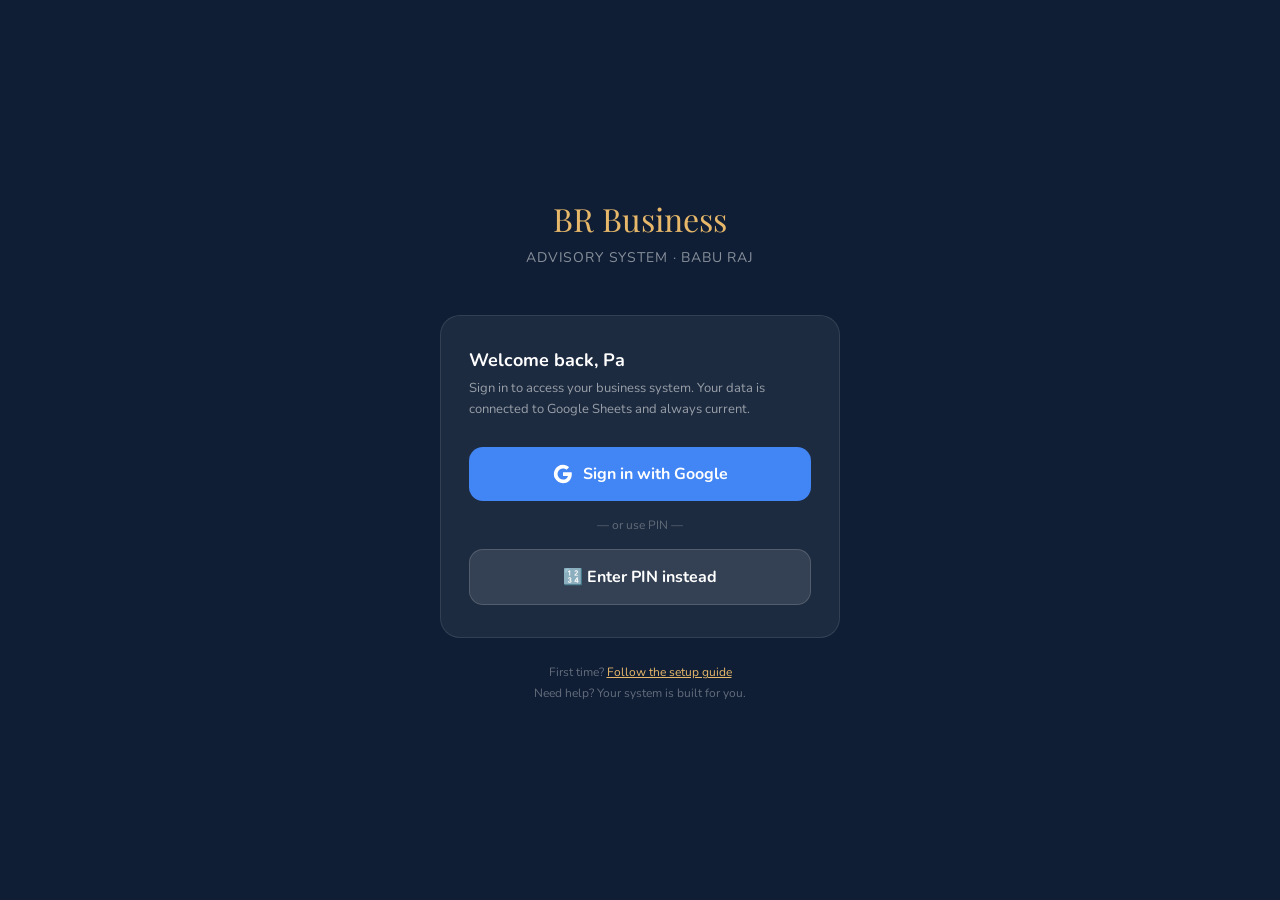
==== index.html @ 85161ad4 "Add files via upload" ====
<!DOCTYPE html>
<html lang="en">
<head>
<meta charset="UTF-8">
<meta name="viewport" content="width=device-width,initial-scale=1,maximum-scale=1">
<title>BR Business · Loading</title>
<link href="https://fonts.googleapis.com/css2?family=Playfair+Display:wght@400;500;700&family=Nunito:wght@300;400;500;600;700&display=swap" rel="stylesheet">
<style>
*{box-sizing:border-box;margin:0;padding:0;}
body{font-family:'Nunito',sans-serif;background:#0F1E35;color:white;min-height:100vh;display:flex;flex-direction:column;align-items:center;justify-content:center;padding:24px;}
.logo{font-family:'Playfair Display',serif;font-size:32px;color:#E8B86A;margin-bottom:8px;text-align:center;}
.sub{font-size:14px;color:rgba(255,255,255,0.5);text-align:center;margin-bottom:48px;letter-spacing:0.06em;text-transform:uppercase;}
.card{background:rgba(255,255,255,0.06);border:1px solid rgba(255,255,255,0.1);border-radius:20px;padding:32px 28px;width:100%;max-width:400px;}
.card-t{font-size:18px;font-weight:700;margin-bottom:6px;}
.card-s{font-size:13px;color:rgba(255,255,255,0.55);margin-bottom:28px;line-height:1.6;}
.btn{width:100%;padding:16px;border-radius:14px;border:none;font-family:'Nunito',sans-serif;font-size:16px;font-weight:700;cursor:pointer;transition:opacity 0.2s;display:flex;align-items:center;justify-content:center;gap:10px;}
.btn:active{opacity:0.8;}
.btn-g{background:#4285F4;color:white;margin-bottom:12px;}
.btn-pin{background:rgba(255,255,255,0.1);color:white;border:1px solid rgba(255,255,255,0.15);}
.divider{text-align:center;color:rgba(255,255,255,0.3);font-size:12px;margin:16px 0;}
.pin-pad{display:none;}
.pin-display{display:flex;gap:12px;justify-content:center;margin-bottom:28px;}
.pin-dot{width:16px;height:16px;border-radius:50%;border:2px solid rgba(255,255,255,0.4);background:transparent;transition:background 0.2s;}
.pin-dot.filled{background:#E8B86A;border-color:#E8B86A;}
.numpad{display:grid;grid-template-columns:repeat(3,1fr);gap:10px;}
.num{padding:18px;border-radius:12px;background:rgba(255,255,255,0.08);border:1px solid rgba(255,255,255,0.1);color:white;font-size:20px;font-weight:600;cursor:pointer;text-align:center;transition:background 0.15s;}
.num:active{background:rgba(255,255,255,0.2);}
.num.del{font-size:14px;color:rgba(255,255,255,0.6);}
.err{color:#F08080;font-size:13px;text-align:center;margin-top:12px;min-height:20px;}
.loading{display:none;text-align:center;}
.spinner{width:40px;height:40px;border:3px solid rgba(255,255,255,0.1);border-top-color:#E8B86A;border-radius:50%;animation:spin 0.8s linear infinite;margin:0 auto 16px;}
@keyframes spin{to{transform:rotate(360deg);}}
.setup-note{font-size:12px;color:rgba(255,255,255,0.35);text-align:center;margin-top:24px;line-height:1.7;}
a{color:#E8B86A;}
</style>
</head>
<body>

<div class="logo">BR Business</div>
<div class="sub">Advisory System · Babu Raj</div>

<div class="card" id="mainCard">
  <div class="card-t">Welcome back, Pa</div>
  <div class="card-s">Sign in to access your business system. Your data is connected to Google Sheets and always current.</div>

  <button class="btn btn-g" onclick="signInGoogle()">
    <svg width="20" height="20" viewBox="0 0 24 24"><path fill="white" d="M22.56 12.25c0-.78-.07-1.53-.2-2.25H12v4.26h5.92c-.26 1.37-1.04 2.53-2.21 3.31v2.77h3.57c2.08-1.92 3.28-4.74 3.28-8.09z"/><path fill="white" d="M12 23c2.97 0 5.46-.98 7.28-2.66l-3.57-2.77c-.98.66-2.23 1.06-3.71 1.06-2.86 0-5.29-1.93-6.16-4.53H2.18v2.84C3.99 20.53 7.7 23 12 23z"/><path fill="white" d="M5.84 14.09c-.22-.66-.35-1.36-.35-2.09s.13-1.43.35-2.09V7.07H2.18C1.43 8.55 1 10.22 1 12s.43 3.45 1.18 4.93l2.85-2.22.81-.62z"/><path fill="white" d="M12 5.38c1.62 0 3.06.56 4.21 1.64l3.15-3.15C17.45 2.09 14.97 1 12 1 7.7 1 3.99 3.47 2.18 7.07l3.66 2.84c.87-2.6 3.3-4.53 6.16-4.53z"/></svg>
    Sign in with Google
  </button>

  <div class="divider">— or use PIN —</div>

  <button class="btn btn-pin" onclick="showPin()">🔢 Enter PIN instead</button>

  <div class="pin-pad" id="pinPad">
    <div class="pin-display">
      <div class="pin-dot" id="d0"></div>
      <div class="pin-dot" id="d1"></div>
      <div class="pin-dot" id="d2"></div>
      <div class="pin-dot" id="d3"></div>
    </div>
    <div class="numpad">
      <div class="num" onclick="pinKey('1')">1</div>
      <div class="num" onclick="pinKey('2')">2</div>
      <div class="num" onclick="pinKey('3')">3</div>
      <div class="num" onclick="pinKey('4')">4</div>
      <div class="num" onclick="pinKey('5')">5</div>
      <div class="num" onclick="pinKey('6')">6</div>
      <div class="num" onclick="pinKey('7')">7</div>
      <div class="num" onclick="pinKey('8')">8</div>
      <div class="num" onclick="pinKey('9')">9</div>
      <div class="num" onclick="pinKey('C')">Clear</div>
      <div class="num" onclick="pinKey('0')">0</div>
      <div class="num del" onclick="pinKey('DEL')">⌫ Del</div>
    </div>
    <div class="err" id="pinErr"></div>
  </div>
</div>

<div class="loading" id="loadingDiv">
  <div class="spinner"></div>
  <div style="font-size:14px;color:rgba(255,255,255,0.6);">Opening your system...</div>
</div>

<div class="setup-note">
  First time? <a href="setup.html">Follow the setup guide</a><br>
  Need help? Your system is built for you.
</div>

<script>
// ── CONFIG — REPLACE THESE WITH YOUR VALUES ──────────────────────────────────
const CONFIG = {
  CLIENT_ID: 'YOUR_GOOGLE_CLIENT_ID_HERE',
  SHEET_ID:  'YOUR_GOOGLE_SHEET_ID_HERE',
  PIN:       '1971'  // Change this to your preferred 4-digit PIN
};
// ─────────────────────────────────────────────────────────────────────────────

let pinEntry = '';

function signInGoogle() {
  const params = new URLSearchParams({
    client_id: CONFIG.CLIENT_ID,
    redirect_uri: window.location.origin + window.location.pathname.replace('index.html','') + 'auth.html',
    response_type: 'token',
    scope: 'https://www.googleapis.com/auth/spreadsheets',
    prompt: 'select_account'
  });
  window.location.href = 'https://accounts.google.com/o/oauth2/v2/auth?' + params;
}

function showPin() {
  document.getElementById('pinPad').style.display = 'block';
  document.querySelector('.btn-pin').style.display = 'none';
  document.querySelector('.divider').style.display = 'none';
  document.querySelector('.btn-g').style.display = 'none';
  document.querySelector('.card-s').textContent = 'Enter your 4-digit PIN to continue in offline mode.';
}

function pinKey(k) {
  if (k === 'C') { pinEntry = ''; }
  else if (k === 'DEL') { pinEntry = pinEntry.slice(0, -1); }
  else if (pinEntry.length < 4) { pinEntry += k; }
  
  for (let i = 0; i < 4; i++) {
    document.getElementById('d' + i).classList.toggle('filled', i < pinEntry.length);
  }
  
  if (pinEntry.length === 4) {
    if (pinEntry === CONFIG.PIN) {
      localStorage.setItem('br_auth', 'pin');
      localStorage.setItem('br_sheet', CONFIG.SHEET_ID);
      loadSystem();
    } else {
      document.getElementById('pinErr').textContent = 'Incorrect PIN. Try again.';
      setTimeout(() => {
        pinEntry = '';
        for (let i = 0; i < 4; i++) document.getElementById('d' + i).classList.remove('filled');
        document.getElementById('pinErr').textContent = '';
      }, 1000);
    }
  }
}

function loadSystem() {
  document.getElementById('mainCard').style.display = 'none';
  document.querySelector('.setup-note').style.display = 'none';
  document.getElementById('loadingDiv').style.display = 'block';
  setTimeout(() => { window.location.href = 'today.html'; }, 800);
}

// Check if already authenticated
window.onload = function() {
  const auth = localStorage.getItem('br_auth');
  if (auth) { loadSystem(); }
};
</script>
</body>
</html>
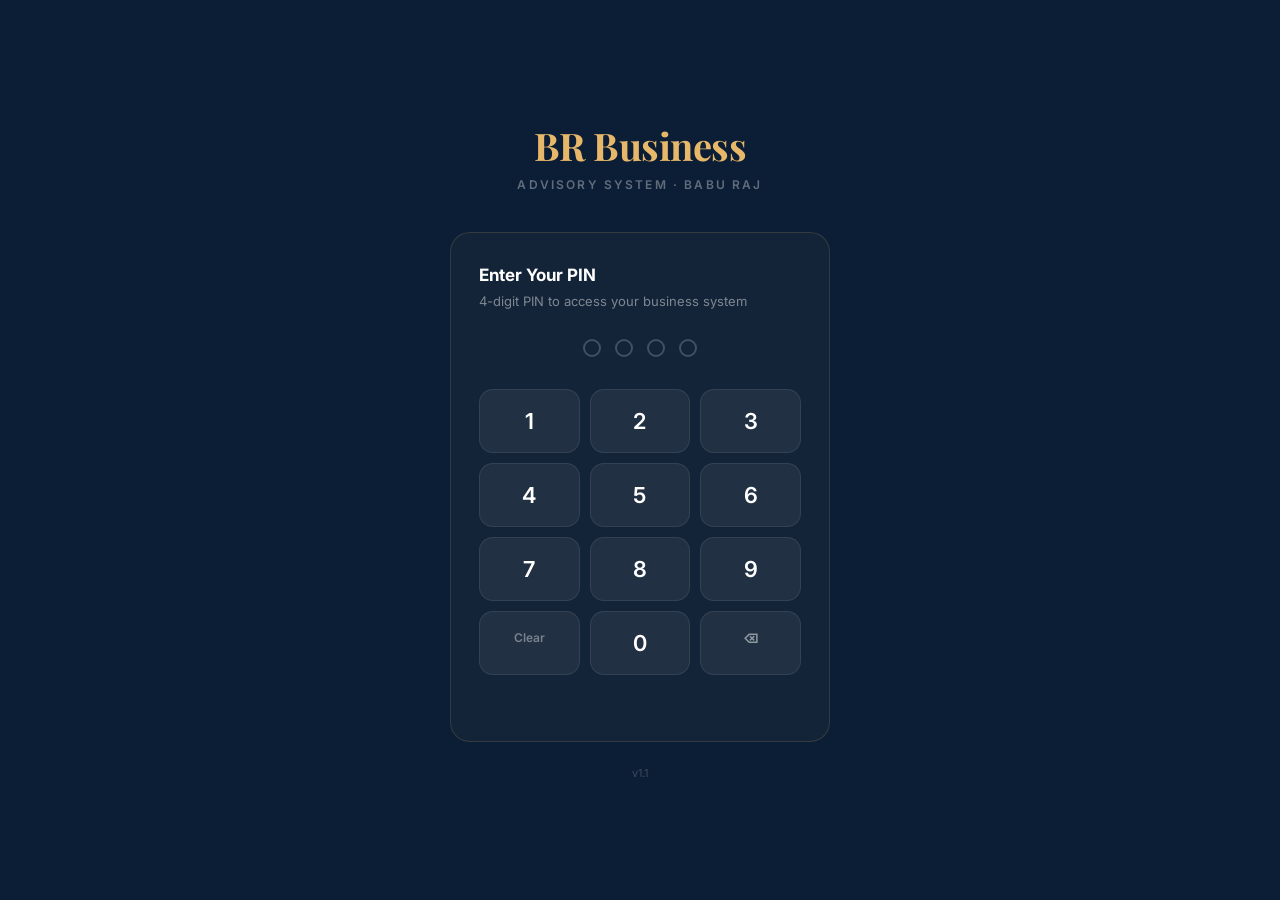
==== commit 6d123f11: "Revised files added + logout" ====
--- a/index.html
+++ b/index.html
@@ -3,157 +3,133 @@
 <head>
 <meta charset="UTF-8">
 <meta name="viewport" content="width=device-width,initial-scale=1,maximum-scale=1">
-<title>BR Business · Loading</title>
-<link href="https://fonts.googleapis.com/css2?family=Playfair+Display:wght@400;500;700&family=Nunito:wght@300;400;500;600;700&display=swap" rel="stylesheet">
+<title>BR Business · Login</title>
+<link href="https://fonts.googleapis.com/css2?family=Playfair+Display:wght@400;700&family=Inter:wght@400;500;600;700;800&display=swap" rel="stylesheet">
 <style>
-*{box-sizing:border-box;margin:0;padding:0;}
-body{font-family:'Nunito',sans-serif;background:#0F1E35;color:white;min-height:100vh;display:flex;flex-direction:column;align-items:center;justify-content:center;padding:24px;}
-.logo{font-family:'Playfair Display',serif;font-size:32px;color:#E8B86A;margin-bottom:8px;text-align:center;}
-.sub{font-size:14px;color:rgba(255,255,255,0.5);text-align:center;margin-bottom:48px;letter-spacing:0.06em;text-transform:uppercase;}
-.card{background:rgba(255,255,255,0.06);border:1px solid rgba(255,255,255,0.1);border-radius:20px;padding:32px 28px;width:100%;max-width:400px;}
-.card-t{font-size:18px;font-weight:700;margin-bottom:6px;}
-.card-s{font-size:13px;color:rgba(255,255,255,0.55);margin-bottom:28px;line-height:1.6;}
-.btn{width:100%;padding:16px;border-radius:14px;border:none;font-family:'Nunito',sans-serif;font-size:16px;font-weight:700;cursor:pointer;transition:opacity 0.2s;display:flex;align-items:center;justify-content:center;gap:10px;}
-.btn:active{opacity:0.8;}
-.btn-g{background:#4285F4;color:white;margin-bottom:12px;}
-.btn-pin{background:rgba(255,255,255,0.1);color:white;border:1px solid rgba(255,255,255,0.15);}
-.divider{text-align:center;color:rgba(255,255,255,0.3);font-size:12px;margin:16px 0;}
-.pin-pad{display:none;}
-.pin-display{display:flex;gap:12px;justify-content:center;margin-bottom:28px;}
-.pin-dot{width:16px;height:16px;border-radius:50%;border:2px solid rgba(255,255,255,0.4);background:transparent;transition:background 0.2s;}
-.pin-dot.filled{background:#E8B86A;border-color:#E8B86A;}
+*{box-sizing:border-box;margin:0;padding:0;-webkit-tap-highlight-color:transparent;}
+body{font-family:'Inter',sans-serif;background:#0C1E35;min-height:100vh;display:flex;flex-direction:column;align-items:center;justify-content:center;padding:24px;}
+.brand{text-align:center;margin-bottom:40px;}
+.brand-logo{font-family:'Playfair Display',serif;font-size:38px;font-weight:700;color:#E8B86A;letter-spacing:-0.5px;}
+.brand-sub{font-size:12px;font-weight:600;letter-spacing:0.18em;text-transform:uppercase;color:rgba(255,255,255,0.35);margin-top:6px;}
+.card{background:#142438;border:1px solid rgba(232,184,106,0.15);border-radius:20px;padding:32px 28px;width:100%;max-width:380px;}
+.card-title{font-size:17px;font-weight:700;color:white;margin-bottom:6px;}
+.card-sub{font-size:13px;color:rgba(255,255,255,0.45);margin-bottom:28px;line-height:1.6;}
+.pin-display{display:flex;gap:14px;justify-content:center;margin-bottom:32px;}
+.pin-dot{width:18px;height:18px;border-radius:50%;border:2px solid rgba(255,255,255,0.2);background:transparent;transition:all 0.15s;}
+.pin-dot.filled{background:#E8B86A;border-color:#E8B86A;box-shadow:0 0 8px rgba(232,184,106,0.4);}
 .numpad{display:grid;grid-template-columns:repeat(3,1fr);gap:10px;}
-.num{padding:18px;border-radius:12px;background:rgba(255,255,255,0.08);border:1px solid rgba(255,255,255,0.1);color:white;font-size:20px;font-weight:600;cursor:pointer;text-align:center;transition:background 0.15s;}
-.num:active{background:rgba(255,255,255,0.2);}
-.num.del{font-size:14px;color:rgba(255,255,255,0.6);}
-.err{color:#F08080;font-size:13px;text-align:center;margin-top:12px;min-height:20px;}
-.loading{display:none;text-align:center;}
-.spinner{width:40px;height:40px;border:3px solid rgba(255,255,255,0.1);border-top-color:#E8B86A;border-radius:50%;animation:spin 0.8s linear infinite;margin:0 auto 16px;}
+.num{padding:18px;border-radius:14px;background:rgba(255,255,255,0.06);border:1px solid rgba(255,255,255,0.08);color:white;font-size:22px;font-weight:600;cursor:pointer;text-align:center;transition:all 0.12s;font-family:'Inter',sans-serif;user-select:none;}
+.num:active{background:rgba(232,184,106,0.2);border-color:rgba(232,184,106,0.4);transform:scale(0.96);}
+.num.del{font-size:13px;font-weight:700;color:rgba(255,255,255,0.5);}
+.err{color:#FF6B6B;font-size:13px;font-weight:600;text-align:center;margin-top:14px;min-height:20px;letter-spacing:0.02em;}
+.loading{display:none;text-align:center;padding:20px;}
+.spinner{width:36px;height:36px;border:3px solid rgba(255,255,255,0.08);border-top-color:#E8B86A;border-radius:50%;animation:spin 0.7s linear infinite;margin:0 auto 14px;}
 @keyframes spin{to{transform:rotate(360deg);}}
-.setup-note{font-size:12px;color:rgba(255,255,255,0.35);text-align:center;margin-top:24px;line-height:1.7;}
-a{color:#E8B86A;}
+.version{font-size:11px;color:rgba(255,255,255,0.2);text-align:center;margin-top:24px;}
 </style>
 </head>
 <body>
 
-<div class="logo">BR Business</div>
-<div class="sub">Advisory System · Babu Raj</div>
+<div class="brand">
+  <div class="brand-logo">BR Business</div>
+  <div class="brand-sub">Advisory System · Babu Raj</div>
+</div>
 
 <div class="card" id="mainCard">
-  <div class="card-t">Welcome back, Pa</div>
-  <div class="card-s">Sign in to access your business system. Your data is connected to Google Sheets and always current.</div>
-
-  <button class="btn btn-g" onclick="signInGoogle()">
-    <svg width="20" height="20" viewBox="0 0 24 24"><path fill="white" d="M22.56 12.25c0-.78-.07-1.53-.2-2.25H12v4.26h5.92c-.26 1.37-1.04 2.53-2.21 3.31v2.77h3.57c2.08-1.92 3.28-4.74 3.28-8.09z"/><path fill="white" d="M12 23c2.97 0 5.46-.98 7.28-2.66l-3.57-2.77c-.98.66-2.23 1.06-3.71 1.06-2.86 0-5.29-1.93-6.16-4.53H2.18v2.84C3.99 20.53 7.7 23 12 23z"/><path fill="white" d="M5.84 14.09c-.22-.66-.35-1.36-.35-2.09s.13-1.43.35-2.09V7.07H2.18C1.43 8.55 1 10.22 1 12s.43 3.45 1.18 4.93l2.85-2.22.81-.62z"/><path fill="white" d="M12 5.38c1.62 0 3.06.56 4.21 1.64l3.15-3.15C17.45 2.09 14.97 1 12 1 7.7 1 3.99 3.47 2.18 7.07l3.66 2.84c.87-2.6 3.3-4.53 6.16-4.53z"/></svg>
-    Sign in with Google
-  </button>
-
-  <div class="divider">— or use PIN —</div>
-
-  <button class="btn btn-pin" onclick="showPin()">🔢 Enter PIN instead</button>
-
-  <div class="pin-pad" id="pinPad">
-    <div class="pin-display">
-      <div class="pin-dot" id="d0"></div>
-      <div class="pin-dot" id="d1"></div>
-      <div class="pin-dot" id="d2"></div>
-      <div class="pin-dot" id="d3"></div>
-    </div>
-    <div class="numpad">
-      <div class="num" onclick="pinKey('1')">1</div>
-      <div class="num" onclick="pinKey('2')">2</div>
-      <div class="num" onclick="pinKey('3')">3</div>
-      <div class="num" onclick="pinKey('4')">4</div>
-      <div class="num" onclick="pinKey('5')">5</div>
-      <div class="num" onclick="pinKey('6')">6</div>
-      <div class="num" onclick="pinKey('7')">7</div>
-      <div class="num" onclick="pinKey('8')">8</div>
-      <div class="num" onclick="pinKey('9')">9</div>
-      <div class="num" onclick="pinKey('C')">Clear</div>
-      <div class="num" onclick="pinKey('0')">0</div>
-      <div class="num del" onclick="pinKey('DEL')">⌫ Del</div>
-    </div>
-    <div class="err" id="pinErr"></div>
+  <div class="card-title">Enter Your PIN</div>
+  <div class="card-sub">4-digit PIN to access your business system</div>
+  <div class="pin-display">
+    <div class="pin-dot" id="d0"></div>
+    <div class="pin-dot" id="d1"></div>
+    <div class="pin-dot" id="d2"></div>
+    <div class="pin-dot" id="d3"></div>
   </div>
+  <div class="numpad">
+    <div class="num" onclick="k('1')">1</div>
+    <div class="num" onclick="k('2')">2</div>
+    <div class="num" onclick="k('3')">3</div>
+    <div class="num" onclick="k('4')">4</div>
+    <div class="num" onclick="k('5')">5</div>
+    <div class="num" onclick="k('6')">6</div>
+    <div class="num" onclick="k('7')">7</div>
+    <div class="num" onclick="k('8')">8</div>
+    <div class="num" onclick="k('9')">9</div>
+    <div class="num" onclick="k('C')" style="font-size:12px;color:rgba(255,255,255,0.4);">Clear</div>
+    <div class="num" onclick="k('0')">0</div>
+    <div class="num del" onclick="k('DEL')">⌫</div>
+  </div>
+  <div class="err" id="errMsg"></div>
 </div>
 
-<div class="loading" id="loadingDiv">
+<div class="loading" id="loadDiv">
   <div class="spinner"></div>
   <div style="font-size:14px;color:rgba(255,255,255,0.6);">Opening your system...</div>
 </div>
 
-<div class="setup-note">
-  First time? <a href="setup.html">Follow the setup guide</a><br>
-  Need help? Your system is built for you.
-</div>
+<div class="version" id="versionStr"></div>
 
 <script>
-// ── CONFIG — REPLACE THESE WITH YOUR VALUES ──────────────────────────────────
-const CONFIG = {
-  CLIENT_ID: 'YOUR_GOOGLE_CLIENT_ID_HERE',
-  SHEET_ID:  'YOUR_GOOGLE_SHEET_ID_HERE',
-  PIN:       '1971'  // Change this to your preferred 4-digit PIN
-};
-// ─────────────────────────────────────────────────────────────────────────────
+// Load config fresh every time using cache-bust
+(function(){
+  const s = document.createElement('script');
+  s.src = 'config.js?v=' + Date.now();
+  s.onload = function() {
+    document.getElementById('versionStr').textContent = 'v' + (BR_CONFIG.VERSION||'1.0');
+    // Auto-login if session still valid (within 8 hours)
+    const last = parseInt(localStorage.getItem('br_login_time')||0);
+    const age  = Date.now() - last;
+    if (age < 8*60*60*1000 && localStorage.getItem('br_auth')==='ok') {
+      launch();
+    }
+  };
+  document.head.appendChild(s);
+})();
 
-let pinEntry = '';
+let pin='';
 
-function signInGoogle() {
-  const params = new URLSearchParams({
-    client_id: CONFIG.CLIENT_ID,
-    redirect_uri: window.location.origin + window.location.pathname.replace('index.html','') + 'auth.html',
-    response_type: 'token',
-    scope: 'https://www.googleapis.com/auth/spreadsheets',
-    prompt: 'select_account'
-  });
-  window.location.href = 'https://accounts.google.com/o/oauth2/v2/auth?' + params;
-}
-
-function showPin() {
-  document.getElementById('pinPad').style.display = 'block';
-  document.querySelector('.btn-pin').style.display = 'none';
-  document.querySelector('.divider').style.display = 'none';
-  document.querySelector('.btn-g').style.display = 'none';
-  document.querySelector('.card-s').textContent = 'Enter your 4-digit PIN to continue in offline mode.';
-}
-
-function pinKey(k) {
-  if (k === 'C') { pinEntry = ''; }
-  else if (k === 'DEL') { pinEntry = pinEntry.slice(0, -1); }
-  else if (pinEntry.length < 4) { pinEntry += k; }
-  
-  for (let i = 0; i < 4; i++) {
-    document.getElementById('d' + i).classList.toggle('filled', i < pinEntry.length);
+function k(key) {
+  if (key==='C')   { pin=''; }
+  else if (key==='DEL') { pin=pin.slice(0,-1); }
+  else if (pin.length<4) { pin+=key; }
+  // Update dots
+  for(let i=0;i<4;i++){
+    document.getElementById('d'+i).classList.toggle('filled', i<pin.length);
   }
-  
-  if (pinEntry.length === 4) {
-    if (pinEntry === CONFIG.PIN) {
-      localStorage.setItem('br_auth', 'pin');
-      localStorage.setItem('br_sheet', CONFIG.SHEET_ID);
-      loadSystem();
-    } else {
-      document.getElementById('pinErr').textContent = 'Incorrect PIN. Try again.';
-      setTimeout(() => {
-        pinEntry = '';
-        for (let i = 0; i < 4; i++) document.getElementById('d' + i).classList.remove('filled');
-        document.getElementById('pinErr').textContent = '';
-      }, 1000);
-    }
+  document.getElementById('errMsg').textContent='';
+  if (pin.length===4) {
+    setTimeout(()=>check(), 80);
   }
 }
 
-function loadSystem() {
-  document.getElementById('mainCard').style.display = 'none';
-  document.querySelector('.setup-note').style.display = 'none';
-  document.getElementById('loadingDiv').style.display = 'block';
-  setTimeout(() => { window.location.href = 'today.html'; }, 800);
+function check() {
+  if (!window.BR_CONFIG) {
+    document.getElementById('errMsg').textContent='Config loading — please wait';
+    pin=''; updateDots(); return;
+  }
+  if (pin===BR_CONFIG.PIN) {
+    localStorage.setItem('br_auth','ok');
+    localStorage.setItem('br_login_time', Date.now().toString());
+    launch();
+  } else {
+    document.getElementById('errMsg').textContent='Incorrect PIN — try again';
+    // Shake animation
+    const card=document.getElementById('mainCard');
+    card.style.animation='none';
+    card.style.transform='translateX(6px)';
+    setTimeout(()=>{card.style.transform='translateX(-6px)';},80);
+    setTimeout(()=>{card.style.transform='';card.style.transition='transform 0.15s';},160);
+    setTimeout(()=>{card.style.transition='';},300);
+    pin='';
+    for(let i=0;i<4;i++) document.getElementById('d'+i).classList.remove('filled');
+  }
 }
 
-// Check if already authenticated
-window.onload = function() {
-  const auth = localStorage.getItem('br_auth');
-  if (auth) { loadSystem(); }
-};
+function launch() {
+  document.getElementById('mainCard').style.display='none';
+  document.querySelector('.brand').style.display='none';
+  document.getElementById('loadDiv').style.display='block';
+  setTimeout(()=>{ window.location.href='today.html?v='+Date.now(); },600);
+}
 </script>
 </body>
 </html>
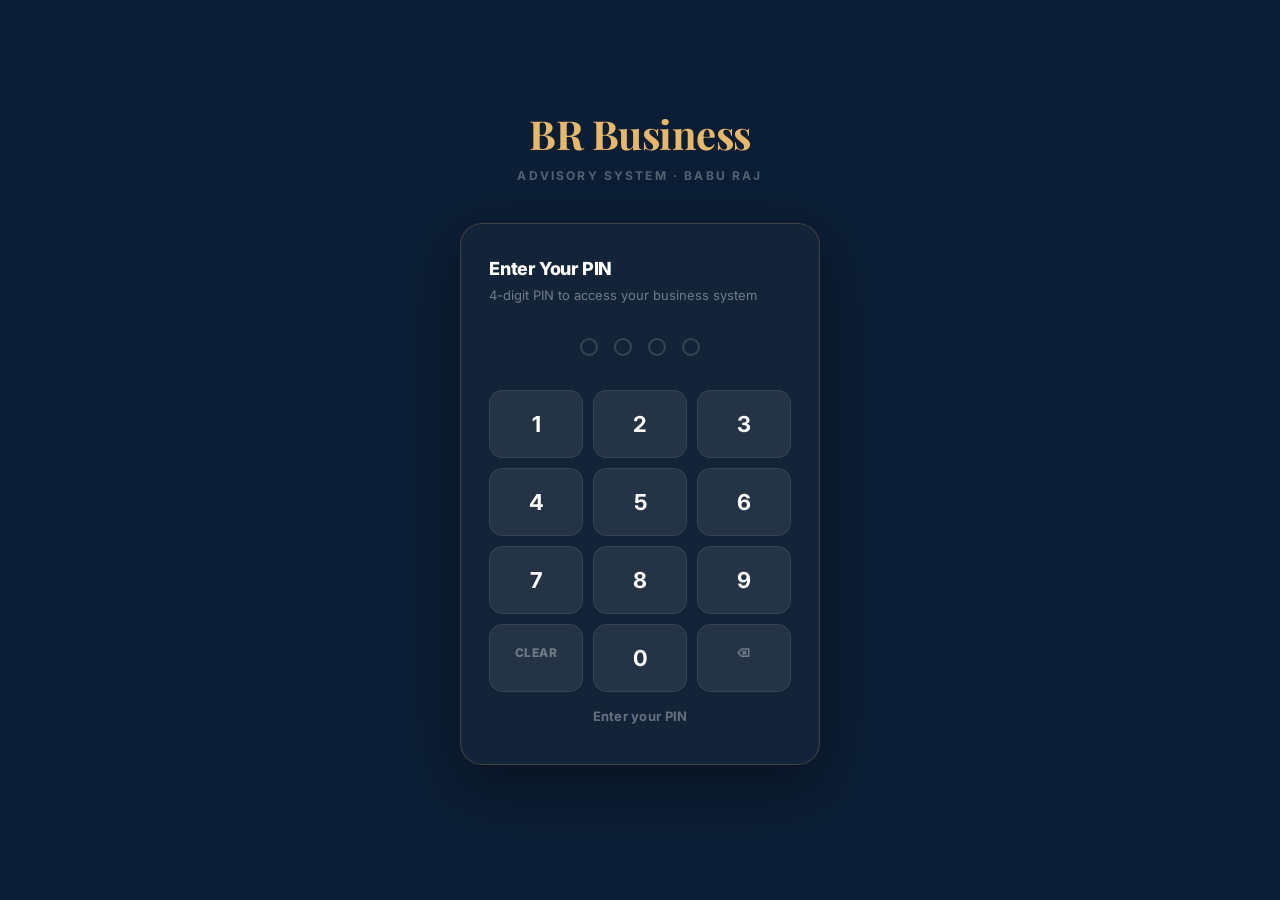
==== commit 39580af1: "Revised files1.2.0 added" ====
--- a/index.html
+++ b/index.html
@@ -7,25 +7,27 @@
 <link href="https://fonts.googleapis.com/css2?family=Playfair+Display:wght@400;700&family=Inter:wght@400;500;600;700;800&display=swap" rel="stylesheet">
 <style>
 *{box-sizing:border-box;margin:0;padding:0;-webkit-tap-highlight-color:transparent;}
-body{font-family:'Inter',sans-serif;background:#0C1E35;min-height:100vh;display:flex;flex-direction:column;align-items:center;justify-content:center;padding:24px;}
+body{font-family:'Inter',sans-serif;background:#0C1E35;min-height:100vh;display:flex;flex-direction:column;align-items:center;justify-content:center;padding:24px;-webkit-font-smoothing:antialiased;}
 .brand{text-align:center;margin-bottom:40px;}
-.brand-logo{font-family:'Playfair Display',serif;font-size:38px;font-weight:700;color:#E8B86A;letter-spacing:-0.5px;}
-.brand-sub{font-size:12px;font-weight:600;letter-spacing:0.18em;text-transform:uppercase;color:rgba(255,255,255,0.35);margin-top:6px;}
-.card{background:#142438;border:1px solid rgba(232,184,106,0.15);border-radius:20px;padding:32px 28px;width:100%;max-width:380px;}
-.card-title{font-size:17px;font-weight:700;color:white;margin-bottom:6px;}
-.card-sub{font-size:13px;color:rgba(255,255,255,0.45);margin-bottom:28px;line-height:1.6;}
-.pin-display{display:flex;gap:14px;justify-content:center;margin-bottom:32px;}
-.pin-dot{width:18px;height:18px;border-radius:50%;border:2px solid rgba(255,255,255,0.2);background:transparent;transition:all 0.15s;}
-.pin-dot.filled{background:#E8B86A;border-color:#E8B86A;box-shadow:0 0 8px rgba(232,184,106,0.4);}
+.brand-logo{font-family:'Playfair Display',serif;font-size:40px;font-weight:700;color:#E8B86A;letter-spacing:-0.5px;}
+.brand-sub{font-size:12px;font-weight:700;letter-spacing:0.18em;text-transform:uppercase;color:rgba(255,255,255,0.3);margin-top:8px;}
+.card{background:#142438;border:1px solid rgba(232,184,106,0.2);border-radius:22px;padding:34px 28px;width:100%;max-width:360px;box-shadow:0 20px 60px rgba(0,0,0,0.4);}
+.card-title{font-size:18px;font-weight:800;color:white;margin-bottom:6px;letter-spacing:-0.2px;}
+.card-sub{font-size:13px;color:rgba(255,255,255,0.4);margin-bottom:32px;line-height:1.6;}
+.pin-display{display:flex;gap:16px;justify-content:center;margin-bottom:34px;}
+.pin-dot{width:18px;height:18px;border-radius:50%;border:2px solid rgba(255,255,255,0.15);background:transparent;transition:all 0.15s;}
+.pin-dot.filled{background:#E8B86A;border-color:#E8B86A;box-shadow:0 0 10px rgba(232,184,106,0.5);}
 .numpad{display:grid;grid-template-columns:repeat(3,1fr);gap:10px;}
-.num{padding:18px;border-radius:14px;background:rgba(255,255,255,0.06);border:1px solid rgba(255,255,255,0.08);color:white;font-size:22px;font-weight:600;cursor:pointer;text-align:center;transition:all 0.12s;font-family:'Inter',sans-serif;user-select:none;}
-.num:active{background:rgba(232,184,106,0.2);border-color:rgba(232,184,106,0.4);transform:scale(0.96);}
-.num.del{font-size:13px;font-weight:700;color:rgba(255,255,255,0.5);}
-.err{color:#FF6B6B;font-size:13px;font-weight:600;text-align:center;margin-top:14px;min-height:20px;letter-spacing:0.02em;}
-.loading{display:none;text-align:center;padding:20px;}
-.spinner{width:36px;height:36px;border:3px solid rgba(255,255,255,0.08);border-top-color:#E8B86A;border-radius:50%;animation:spin 0.7s linear infinite;margin:0 auto 14px;}
+.num{padding:20px;border-radius:14px;background:rgba(255,255,255,0.07);border:1px solid rgba(255,255,255,0.08);color:white;font-size:22px;font-weight:700;cursor:pointer;text-align:center;transition:all 0.1s;font-family:'Inter',sans-serif;user-select:none;letter-spacing:0;}
+.num:active{background:rgba(232,184,106,0.25);border-color:rgba(232,184,106,0.5);transform:scale(0.94);}
+.num.ctrl{font-size:12px;font-weight:800;color:rgba(255,255,255,0.35);letter-spacing:0.05em;}
+.err{min-height:22px;text-align:center;margin-top:16px;font-size:13px;font-weight:700;letter-spacing:0.02em;}
+.err.bad{color:#FF6B6B;}
+.err.info{color:rgba(255,255,255,0.35);}
+.loading{display:none;text-align:center;padding:40px 20px;}
+.spinner{width:38px;height:38px;border:3px solid rgba(255,255,255,0.08);border-top-color:#E8B86A;border-radius:50%;animation:spin 0.7s linear infinite;margin:0 auto 16px;}
 @keyframes spin{to{transform:rotate(360deg);}}
-.version{font-size:11px;color:rgba(255,255,255,0.2);text-align:center;margin-top:24px;}
+.version{font-size:11px;color:rgba(255,255,255,0.15);text-align:center;margin-top:28px;font-weight:600;letter-spacing:0.06em;}
 </style>
 </head>
 <body>
@@ -54,82 +56,135 @@
     <div class="num" onclick="k('7')">7</div>
     <div class="num" onclick="k('8')">8</div>
     <div class="num" onclick="k('9')">9</div>
-    <div class="num" onclick="k('C')" style="font-size:12px;color:rgba(255,255,255,0.4);">Clear</div>
+    <div class="num ctrl" onclick="k('C')">CLEAR</div>
     <div class="num" onclick="k('0')">0</div>
-    <div class="num del" onclick="k('DEL')">⌫</div>
+    <div class="num ctrl" onclick="k('DEL')">⌫</div>
   </div>
-  <div class="err" id="errMsg"></div>
+  <div class="err info" id="errMsg">Ready</div>
 </div>
 
 <div class="loading" id="loadDiv">
   <div class="spinner"></div>
-  <div style="font-size:14px;color:rgba(255,255,255,0.6);">Opening your system...</div>
+  <div style="font-size:14px;color:rgba(255,255,255,0.5);font-weight:600;">Opening your system...</div>
 </div>
 
-<div class="version" id="versionStr"></div>
+<div class="version" id="ver">Loading...</div>
 
+<!--
+  config.js is loaded as a normal script tag.
+  It runs synchronously so BR_CONFIG is always
+  available before the PIN check runs.
+  The ?ts= cache-buster ensures the latest
+  version is always fetched from GitHub.
+-->
 <script>
-// Load config fresh every time using cache-bust
-(function(){
-  const s = document.createElement('script');
-  s.src = 'config.js?v=' + Date.now();
+  // Inject config.js with a timestamp cache-buster
+  // This guarantees the browser never uses a stale cached version
+  var s = document.createElement('script');
+  s.src = 'config.js?ts=' + Math.floor(Date.now() / 30000); // refreshes every 30 seconds
+  s.onerror = function() {
+    document.getElementById('errMsg').textContent = 'Could not load config — check internet connection';
+    document.getElementById('errMsg').className = 'err bad';
+  };
   s.onload = function() {
-    document.getElementById('versionStr').textContent = 'v' + (BR_CONFIG.VERSION||'1.0');
-    // Auto-login if session still valid (within 8 hours)
-    const last = parseInt(localStorage.getItem('br_login_time')||0);
-    const age  = Date.now() - last;
-    if (age < 8*60*60*1000 && localStorage.getItem('br_auth')==='ok') {
+    // Config loaded successfully
+    var ver = (window.BR_CONFIG && window.BR_CONFIG.VERSION) ? 'v' + BR_CONFIG.VERSION : '';
+    document.getElementById('ver').textContent = ver;
+    document.getElementById('errMsg').textContent = 'Enter your PIN';
+    document.getElementById('errMsg').className = 'err info';
+
+    // Check for existing valid session (within 8 hours)
+    var lastLogin = parseInt(localStorage.getItem('br_login_time') || '0');
+    var sessionAge = Date.now() - lastLogin;
+    if (localStorage.getItem('br_auth') === 'ok' && sessionAge < 8 * 60 * 60 * 1000) {
       launch();
     }
   };
   document.head.appendChild(s);
-})();
+</script>
 
-let pin='';
+<script>
+var pin = '';
 
 function k(key) {
-  if (key==='C')   { pin=''; }
-  else if (key==='DEL') { pin=pin.slice(0,-1); }
-  else if (pin.length<4) { pin+=key; }
+  // Guard: config must be loaded
+  if (!window.BR_CONFIG) {
+    document.getElementById('errMsg').textContent = 'Still loading — please wait a moment';
+    document.getElementById('errMsg').className = 'err info';
+    return;
+  }
+
+  if (key === 'C')        { pin = ''; }
+  else if (key === 'DEL') { pin = pin.slice(0, -1); }
+  else if (pin.length < 4){ pin += key; }
+
   // Update dots
-  for(let i=0;i<4;i++){
-    document.getElementById('d'+i).classList.toggle('filled', i<pin.length);
+  for (var i = 0; i < 4; i++) {
+    document.getElementById('d' + i).classList.toggle('filled', i < pin.length);
   }
-  document.getElementById('errMsg').textContent='';
-  if (pin.length===4) {
-    setTimeout(()=>check(), 80);
+
+  // Clear error when typing
+  if (key !== 'C') {
+    document.getElementById('errMsg').textContent = pin.length > 0 ? '· '.repeat(pin.length) : 'Enter your PIN';
+    document.getElementById('errMsg').className = 'err info';
+  }
+
+  // Check when 4 digits entered
+  if (pin.length === 4) {
+    setTimeout(check, 100);
   }
 }
 
 function check() {
-  if (!window.BR_CONFIG) {
-    document.getElementById('errMsg').textContent='Config loading — please wait';
-    pin=''; updateDots(); return;
-  }
-  if (pin===BR_CONFIG.PIN) {
-    localStorage.setItem('br_auth','ok');
+  var correct = String(BR_CONFIG.PIN);
+  var entered = String(pin);
+
+  if (entered === correct) {
+    // Success
+    localStorage.setItem('br_auth', 'ok');
     localStorage.setItem('br_login_time', Date.now().toString());
     launch();
   } else {
-    document.getElementById('errMsg').textContent='Incorrect PIN — try again';
-    // Shake animation
-    const card=document.getElementById('mainCard');
-    card.style.animation='none';
-    card.style.transform='translateX(6px)';
-    setTimeout(()=>{card.style.transform='translateX(-6px)';},80);
-    setTimeout(()=>{card.style.transform='';card.style.transition='transform 0.15s';},160);
-    setTimeout(()=>{card.style.transition='';},300);
-    pin='';
-    for(let i=0;i<4;i++) document.getElementById('d'+i).classList.remove('filled');
+    // Wrong PIN
+    document.getElementById('errMsg').textContent = 'Incorrect PIN — try again';
+    document.getElementById('errMsg').className = 'err bad';
+
+    // Shake card
+    var card = document.getElementById('mainCard');
+    var shakes = [8, -8, 6, -6, 4, -4, 0];
+    var i = 0;
+    var shake = setInterval(function() {
+      card.style.transform = 'translateX(' + shakes[i] + 'px)';
+      i++;
+      if (i >= shakes.length) {
+        clearInterval(shake);
+        card.style.transform = '';
+      }
+    }, 50);
+
+    // Reset PIN
+    pin = '';
+    for (var j = 0; j < 4; j++) {
+      document.getElementById('d' + j).classList.remove('filled');
+    }
   }
 }
 
 function launch() {
-  document.getElementById('mainCard').style.display='none';
-  document.querySelector('.brand').style.display='none';
-  document.getElementById('loadDiv').style.display='block';
-  setTimeout(()=>{ window.location.href='today.html?v='+Date.now(); },600);
+  document.getElementById('mainCard').style.opacity = '0';
+  document.getElementById('mainCard').style.transition = 'opacity 0.3s';
+  document.querySelector('.brand').style.opacity = '0';
+  document.querySelector('.brand').style.transition = 'opacity 0.3s';
+  setTimeout(function() {
+    document.getElementById('mainCard').style.display = 'none';
+    document.querySelector('.brand').style.display = 'none';
+    document.getElementById('loadDiv').style.display = 'block';
+  }, 300);
+  setTimeout(function() {
+    window.location.href = 'today.html';
+  }, 700);
 }
 </script>
+
 </body>
 </html>
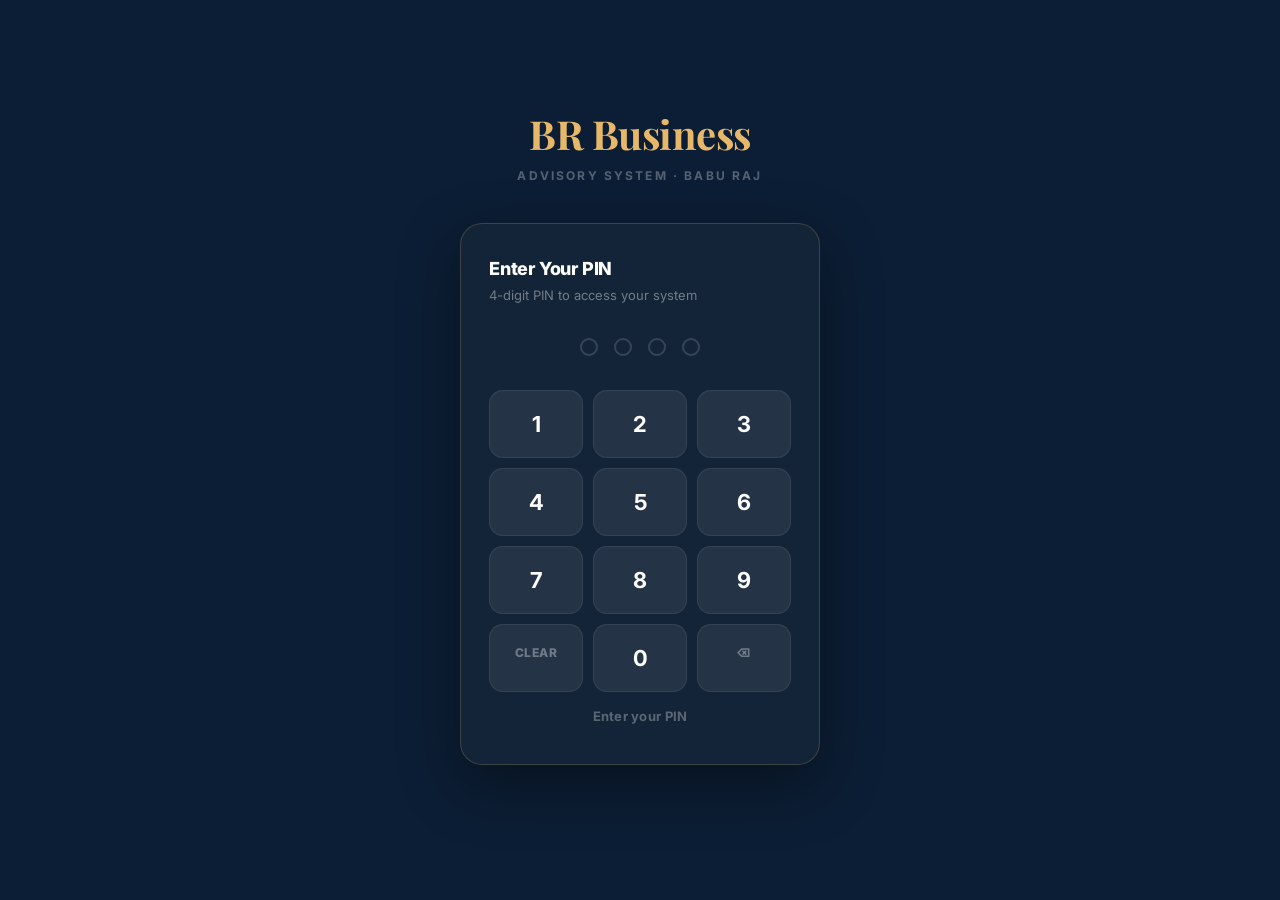
==== commit 61d901f1: "v1.24.0 files added — definitive PIN fix" ====
--- a/index.html
+++ b/index.html
@@ -18,16 +18,15 @@
 .pin-dot{width:18px;height:18px;border-radius:50%;border:2px solid rgba(255,255,255,0.15);background:transparent;transition:all 0.15s;}
 .pin-dot.filled{background:#E8B86A;border-color:#E8B86A;box-shadow:0 0 10px rgba(232,184,106,0.5);}
 .numpad{display:grid;grid-template-columns:repeat(3,1fr);gap:10px;}
-.num{padding:20px;border-radius:14px;background:rgba(255,255,255,0.07);border:1px solid rgba(255,255,255,0.08);color:white;font-size:22px;font-weight:700;cursor:pointer;text-align:center;transition:all 0.1s;font-family:'Inter',sans-serif;user-select:none;letter-spacing:0;}
+.num{padding:20px;border-radius:14px;background:rgba(255,255,255,0.07);border:1px solid rgba(255,255,255,0.08);color:white;font-size:22px;font-weight:700;cursor:pointer;text-align:center;transition:all 0.1s;font-family:'Inter',sans-serif;user-select:none;}
 .num:active{background:rgba(232,184,106,0.25);border-color:rgba(232,184,106,0.5);transform:scale(0.94);}
 .num.ctrl{font-size:12px;font-weight:800;color:rgba(255,255,255,0.35);letter-spacing:0.05em;}
-.err{min-height:22px;text-align:center;margin-top:16px;font-size:13px;font-weight:700;letter-spacing:0.02em;}
-.err.bad{color:#FF6B6B;}
-.err.info{color:rgba(255,255,255,0.35);}
+.msg{min-height:22px;text-align:center;margin-top:16px;font-size:13px;font-weight:700;letter-spacing:0.02em;color:rgba(255,255,255,0.3);}
+.msg.bad{color:#FF6B6B;}
 .loading{display:none;text-align:center;padding:40px 20px;}
 .spinner{width:38px;height:38px;border:3px solid rgba(255,255,255,0.08);border-top-color:#E8B86A;border-radius:50%;animation:spin 0.7s linear infinite;margin:0 auto 16px;}
 @keyframes spin{to{transform:rotate(360deg);}}
-.version{font-size:11px;color:rgba(255,255,255,0.15);text-align:center;margin-top:28px;font-weight:600;letter-spacing:0.06em;}
+.ver{font-size:11px;color:rgba(255,255,255,0.12);text-align:center;margin-top:28px;font-weight:600;letter-spacing:0.06em;}
 </style>
 </head>
 <body>
@@ -37,9 +36,9 @@
   <div class="brand-sub">Advisory System · Babu Raj</div>
 </div>
 
-<div class="card" id="mainCard">
+<div class="card" id="card">
   <div class="card-title">Enter Your PIN</div>
-  <div class="card-sub">4-digit PIN to access your business system</div>
+  <div class="card-sub">4-digit PIN to access your system</div>
   <div class="pin-display">
     <div class="pin-dot" id="d0"></div>
     <div class="pin-dot" id="d1"></div>
@@ -60,7 +59,7 @@
     <div class="num" onclick="k('0')">0</div>
     <div class="num ctrl" onclick="k('DEL')">⌫</div>
   </div>
-  <div class="err info" id="errMsg">Ready</div>
+  <div class="msg" id="msg">Enter your PIN</div>
 </div>
 
 <div class="loading" id="loadDiv">
@@ -68,123 +67,100 @@
   <div style="font-size:14px;color:rgba(255,255,255,0.5);font-weight:600;">Opening your system...</div>
 </div>
 
-<div class="version" id="ver">Loading...</div>
+<div class="ver" id="ver"></div>
 
-<!--
-  config.js is loaded as a normal script tag.
-  It runs synchronously so BR_CONFIG is always
-  available before the PIN check runs.
-  The ?ts= cache-buster ensures the latest
-  version is always fetched from GitHub.
--->
+<!-- ══════════════════════════════════════════════════════
+     STEP 1: Load config.js as a direct synchronous script.
+     The browser MUST finish loading this before it runs
+     any code below. This is guaranteed by HTML spec —
+     synchronous script tags block execution until loaded.
+     ══════════════════════════════════════════════════ -->
+<script src="config.js"></script>
+
+<!-- ══════════════════════════════════════════════════════
+     STEP 2: All PIN logic runs AFTER config.js is loaded.
+     BR_CONFIG is guaranteed to exist here.
+     ══════════════════════════════════════════════════ -->
 <script>
-  // Inject config.js with a timestamp cache-buster
-  // This guarantees the browser never uses a stale cached version
-  var s = document.createElement('script');
-  s.src = 'config.js?ts=' + Math.floor(Date.now() / 30000); // refreshes every 30 seconds
-  s.onerror = function() {
-    document.getElementById('errMsg').textContent = 'Could not load config — check internet connection';
-    document.getElementById('errMsg').className = 'err bad';
-  };
-  s.onload = function() {
-    // Config loaded successfully
-    var ver = (window.BR_CONFIG && window.BR_CONFIG.VERSION) ? 'v' + BR_CONFIG.VERSION : '';
-    document.getElementById('ver').textContent = ver;
-    document.getElementById('errMsg').textContent = 'Enter your PIN';
-    document.getElementById('errMsg').className = 'err info';
 
-    // Check for existing valid session (within 8 hours)
-    var lastLogin = parseInt(localStorage.getItem('br_login_time') || '0');
-    var sessionAge = Date.now() - lastLogin;
-    if (localStorage.getItem('br_auth') === 'ok' && sessionAge < 8 * 60 * 60 * 1000) {
-      launch();
-    }
-  };
-  document.head.appendChild(s);
-</script>
+// Show version from config
+if (window.BR_CONFIG && BR_CONFIG.VERSION) {
+  document.getElementById('ver').textContent = 'v' + BR_CONFIG.VERSION;
+}
 
-<script>
+// Check for valid existing session (within 8 hours)
+var lastLogin = parseInt(localStorage.getItem('br_login_time') || '0');
+var sessionAge = Date.now() - lastLogin;
+if (localStorage.getItem('br_auth') === 'ok' && sessionAge < 8 * 60 * 60 * 1000) {
+  launch();
+}
+
 var pin = '';
 
 function k(key) {
-  // Guard: config must be loaded
-  if (!window.BR_CONFIG) {
-    document.getElementById('errMsg').textContent = 'Still loading — please wait a moment';
-    document.getElementById('errMsg').className = 'err info';
-    return;
-  }
-
-  if (key === 'C')        { pin = ''; }
-  else if (key === 'DEL') { pin = pin.slice(0, -1); }
-  else if (pin.length < 4){ pin += key; }
+  if (key === 'C')         { pin = ''; }
+  else if (key === 'DEL')  { pin = pin.slice(0, -1); }
+  else if (pin.length < 4) { pin += key; }
 
   // Update dots
   for (var i = 0; i < 4; i++) {
     document.getElementById('d' + i).classList.toggle('filled', i < pin.length);
   }
 
-  // Clear error when typing
-  if (key !== 'C') {
-    document.getElementById('errMsg').textContent = pin.length > 0 ? '· '.repeat(pin.length) : 'Enter your PIN';
-    document.getElementById('errMsg').className = 'err info';
-  }
+  // Clear error message while typing
+  document.getElementById('msg').textContent = 'Enter your PIN';
+  document.getElementById('msg').className = 'msg';
 
-  // Check when 4 digits entered
+  // Check PIN when 4 digits entered
   if (pin.length === 4) {
-    setTimeout(check, 100);
+    setTimeout(check, 80);
   }
 }
 
 function check() {
+  // BR_CONFIG is always available here because
+  // config.js loaded synchronously above
   var correct = String(BR_CONFIG.PIN);
-  var entered = String(pin);
+  var entered  = String(pin);
 
   if (entered === correct) {
-    // Success
     localStorage.setItem('br_auth', 'ok');
-    localStorage.setItem('br_login_time', Date.now().toString());
+    localStorage.setItem('br_login_time', String(Date.now()));
     launch();
   } else {
-    // Wrong PIN
-    document.getElementById('errMsg').textContent = 'Incorrect PIN — try again';
-    document.getElementById('errMsg').className = 'err bad';
-
-    // Shake card
-    var card = document.getElementById('mainCard');
-    var shakes = [8, -8, 6, -6, 4, -4, 0];
-    var i = 0;
-    var shake = setInterval(function() {
-      card.style.transform = 'translateX(' + shakes[i] + 'px)';
-      i++;
-      if (i >= shakes.length) {
-        clearInterval(shake);
-        card.style.transform = '';
-      }
-    }, 50);
-
-    // Reset PIN
+    document.getElementById('msg').textContent = 'Incorrect PIN — try again';
+    document.getElementById('msg').className = 'msg bad';
+    shake();
     pin = '';
-    for (var j = 0; j < 4; j++) {
-      document.getElementById('d' + j).classList.remove('filled');
+    for (var i = 0; i < 4; i++) {
+      document.getElementById('d' + i).classList.remove('filled');
     }
   }
 }
 
+function shake() {
+  var card = document.getElementById('card');
+  var moves = [10, -10, 8, -8, 5, -5, 0];
+  var i = 0;
+  var t = setInterval(function() {
+    card.style.transform = 'translateX(' + moves[i] + 'px)';
+    i++;
+    if (i >= moves.length) {
+      clearInterval(t);
+      card.style.transform = '';
+    }
+  }, 45);
+}
+
 function launch() {
-  document.getElementById('mainCard').style.opacity = '0';
-  document.getElementById('mainCard').style.transition = 'opacity 0.3s';
-  document.querySelector('.brand').style.opacity = '0';
-  document.querySelector('.brand').style.transition = 'opacity 0.3s';
-  setTimeout(function() {
-    document.getElementById('mainCard').style.display = 'none';
-    document.querySelector('.brand').style.display = 'none';
-    document.getElementById('loadDiv').style.display = 'block';
-  }, 300);
+  document.getElementById('card').style.display = 'none';
+  document.querySelector('.brand').style.display = 'none';
+  document.getElementById('loadDiv').style.display = 'block';
   setTimeout(function() {
     window.location.href = 'today.html';
-  }, 700);
+  }, 600);
 }
+
 </script>
-
 </body>
 </html>
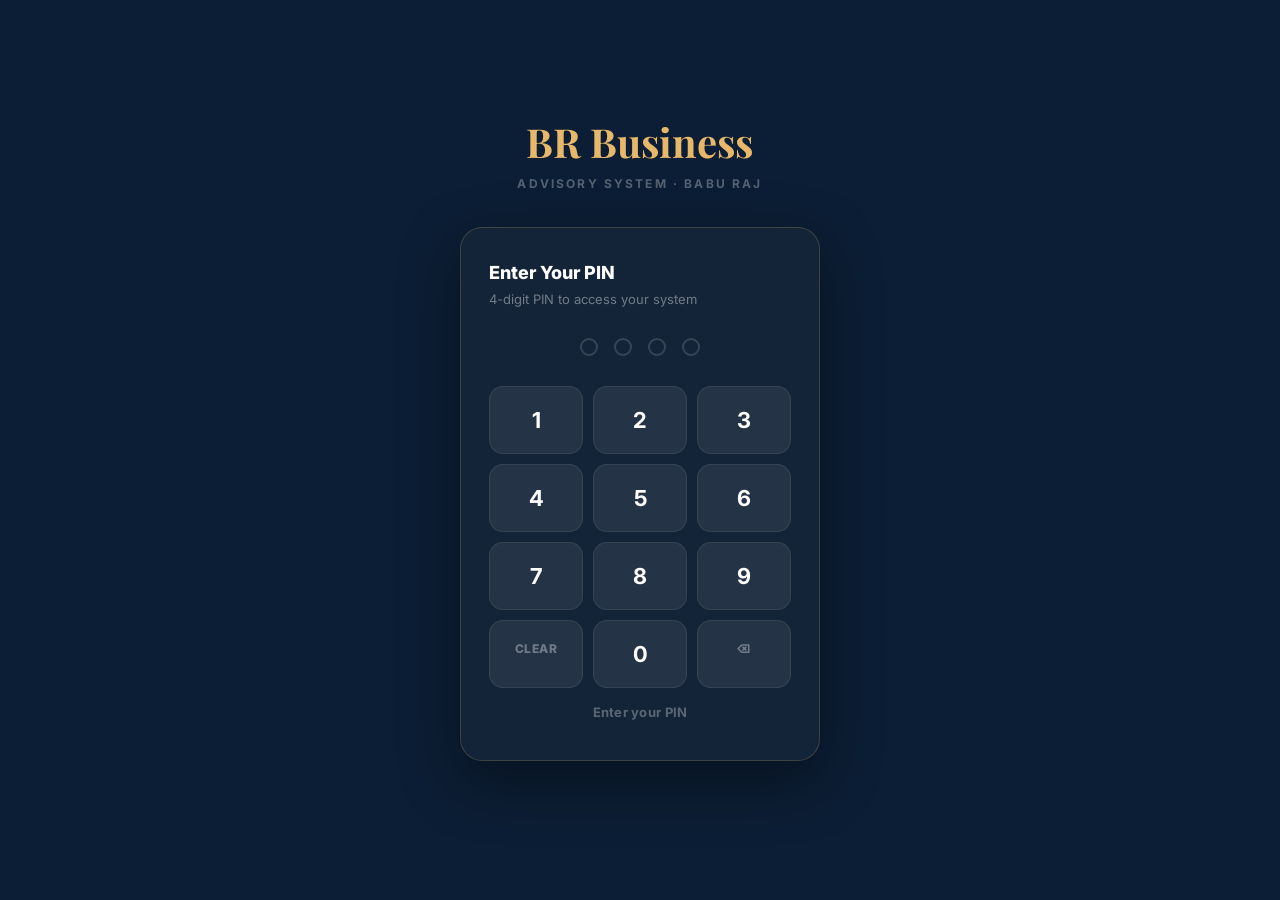
==== commit 89e80cbd: "v1.5.0 — CRM fix + logout + welcome screen" ====
--- a/index.html
+++ b/index.html
@@ -8,25 +8,37 @@
 <style>
 *{box-sizing:border-box;margin:0;padding:0;-webkit-tap-highlight-color:transparent;}
 body{font-family:'Inter',sans-serif;background:#0C1E35;min-height:100vh;display:flex;flex-direction:column;align-items:center;justify-content:center;padding:24px;-webkit-font-smoothing:antialiased;}
-.brand{text-align:center;margin-bottom:40px;}
-.brand-logo{font-family:'Playfair Display',serif;font-size:40px;font-weight:700;color:#E8B86A;letter-spacing:-0.5px;}
+.brand{text-align:center;margin-bottom:36px;}
+.brand-logo{font-family:'Playfair Display',serif;font-size:40px;font-weight:700;color:#E8B86A;}
 .brand-sub{font-size:12px;font-weight:700;letter-spacing:0.18em;text-transform:uppercase;color:rgba(255,255,255,0.3);margin-top:8px;}
 .card{background:#142438;border:1px solid rgba(232,184,106,0.2);border-radius:22px;padding:34px 28px;width:100%;max-width:360px;box-shadow:0 20px 60px rgba(0,0,0,0.4);}
-.card-title{font-size:18px;font-weight:800;color:white;margin-bottom:6px;letter-spacing:-0.2px;}
-.card-sub{font-size:13px;color:rgba(255,255,255,0.4);margin-bottom:32px;line-height:1.6;}
-.pin-display{display:flex;gap:16px;justify-content:center;margin-bottom:34px;}
+.card-title{font-size:18px;font-weight:800;color:white;margin-bottom:6px;}
+.card-sub{font-size:13px;color:rgba(255,255,255,0.4);margin-bottom:28px;line-height:1.6;}
+/* PIN dots */
+.pin-display{display:flex;gap:16px;justify-content:center;margin-bottom:30px;}
 .pin-dot{width:18px;height:18px;border-radius:50%;border:2px solid rgba(255,255,255,0.15);background:transparent;transition:all 0.15s;}
 .pin-dot.filled{background:#E8B86A;border-color:#E8B86A;box-shadow:0 0 10px rgba(232,184,106,0.5);}
+/* Numpad */
 .numpad{display:grid;grid-template-columns:repeat(3,1fr);gap:10px;}
 .num{padding:20px;border-radius:14px;background:rgba(255,255,255,0.07);border:1px solid rgba(255,255,255,0.08);color:white;font-size:22px;font-weight:700;cursor:pointer;text-align:center;transition:all 0.1s;font-family:'Inter',sans-serif;user-select:none;}
 .num:active{background:rgba(232,184,106,0.25);border-color:rgba(232,184,106,0.5);transform:scale(0.94);}
 .num.ctrl{font-size:12px;font-weight:800;color:rgba(255,255,255,0.35);letter-spacing:0.05em;}
+/* Messages */
 .msg{min-height:22px;text-align:center;margin-top:16px;font-size:13px;font-weight:700;letter-spacing:0.02em;color:rgba(255,255,255,0.3);}
 .msg.bad{color:#FF6B6B;}
+/* Welcome back screen */
+.welcome-card{background:#142438;border:1px solid rgba(232,184,106,0.2);border-radius:22px;padding:34px 28px;width:100%;max-width:360px;text-align:center;box-shadow:0 20px 60px rgba(0,0,0,0.4);}
+.welcome-icon{font-size:48px;margin-bottom:16px;}
+.welcome-name{font-family:'Playfair Display',serif;font-size:24px;font-weight:700;color:#E8B86A;margin-bottom:8px;}
+.welcome-sub{font-size:14px;color:rgba(255,255,255,0.5);margin-bottom:28px;line-height:1.6;}
+.welcome-btn{width:100%;padding:16px;border-radius:14px;background:#E8B86A;color:#0C1E35;border:none;font-family:'Inter',sans-serif;font-size:16px;font-weight:800;cursor:pointer;margin-bottom:12px;letter-spacing:0.01em;}
+.welcome-btn:active{opacity:0.85;transform:scale(0.98);}
+.other-btn{width:100%;padding:12px;border-radius:14px;background:transparent;color:rgba(255,255,255,0.4);border:1px solid rgba(255,255,255,0.1);font-family:'Inter',sans-serif;font-size:14px;font-weight:600;cursor:pointer;}
+/* Loader */
 .loading{display:none;text-align:center;padding:40px 20px;}
 .spinner{width:38px;height:38px;border:3px solid rgba(255,255,255,0.08);border-top-color:#E8B86A;border-radius:50%;animation:spin 0.7s linear infinite;margin:0 auto 16px;}
 @keyframes spin{to{transform:rotate(360deg);}}
-.ver{font-size:11px;color:rgba(255,255,255,0.12);text-align:center;margin-top:28px;font-weight:600;letter-spacing:0.06em;}
+.ver{font-size:11px;color:rgba(255,255,255,0.12);text-align:center;margin-top:24px;font-weight:600;letter-spacing:0.06em;}
 </style>
 </head>
 <body>
@@ -36,7 +48,17 @@
   <div class="brand-sub">Advisory System · Babu Raj</div>
 </div>
 
-<div class="card" id="card">
+<!-- WELCOME BACK (shown if valid session exists) -->
+<div class="welcome-card" id="welcomeCard" style="display:none;">
+  <div class="welcome-icon">✦</div>
+  <div class="welcome-name" id="welcomeName">Welcome back</div>
+  <div class="welcome-sub">Your session is still active.<br>Tap to continue where you left off.</div>
+  <button class="welcome-btn" onclick="launch()">Continue →</button>
+  <button class="other-btn" onclick="showPin()">Enter PIN instead</button>
+</div>
+
+<!-- PIN SCREEN (always available, shown on first visit or by choice) -->
+<div class="card" id="pinCard">
   <div class="card-title">Enter Your PIN</div>
   <div class="card-sub">4-digit PIN to access your system</div>
   <div class="pin-display">
@@ -62,6 +84,7 @@
   <div class="msg" id="msg">Enter your PIN</div>
 </div>
 
+<!-- LOADING -->
 <div class="loading" id="loadDiv">
   <div class="spinner"></div>
   <div style="font-size:14px;color:rgba(255,255,255,0.5);font-weight:600;">Opening your system...</div>
@@ -69,96 +92,86 @@
 
 <div class="ver" id="ver"></div>
 
-<!-- ══════════════════════════════════════════════════════
-     STEP 1: Load config.js as a direct synchronous script.
-     The browser MUST finish loading this before it runs
-     any code below. This is guaranteed by HTML spec —
-     synchronous script tags block execution until loaded.
-     ══════════════════════════════════════════════════ -->
+<!-- config.js loads synchronously — BR_CONFIG guaranteed before PIN logic -->
 <script src="config.js"></script>
 
-<!-- ══════════════════════════════════════════════════════
-     STEP 2: All PIN logic runs AFTER config.js is loaded.
-     BR_CONFIG is guaranteed to exist here.
-     ══════════════════════════════════════════════════ -->
 <script>
 
-// Show version from config
-if (window.BR_CONFIG && BR_CONFIG.VERSION) {
-  document.getElementById('ver').textContent = 'v' + BR_CONFIG.VERSION;
+// Show version
+if (window.BR_CONFIG) {
+  document.getElementById('ver').textContent = 'v' + (BR_CONFIG.VERSION || '1.0');
 }
 
-// Check for valid existing session (within 8 hours)
+// Check existing session
 var lastLogin = parseInt(localStorage.getItem('br_login_time') || '0');
-var sessionAge = Date.now() - lastLogin;
-if (localStorage.getItem('br_auth') === 'ok' && sessionAge < 8 * 60 * 60 * 1000) {
-  launch();
+var sessionOk = localStorage.getItem('br_auth') === 'ok' && (Date.now() - lastLogin) < 8 * 60 * 60 * 1000;
+
+if (sessionOk) {
+  // Valid session — show welcome back screen
+  document.getElementById('pinCard').style.display     = 'none';
+  document.getElementById('welcomeCard').style.display = 'block';
+  if (window.BR_CONFIG) {
+    document.getElementById('welcomeName').textContent = 'Welcome back, ' + BR_CONFIG.NAME.split(' ')[0];
+  }
+} else {
+  // No session — show PIN screen
+  document.getElementById('pinCard').style.display     = 'block';
+  document.getElementById('welcomeCard').style.display = 'none';
+}
+
+function showPin() {
+  document.getElementById('welcomeCard').style.display = 'none';
+  document.getElementById('pinCard').style.display     = 'block';
 }
 
 var pin = '';
 
 function k(key) {
-  if (key === 'C')         { pin = ''; }
-  else if (key === 'DEL')  { pin = pin.slice(0, -1); }
-  else if (pin.length < 4) { pin += key; }
+  if (key === 'C')        { pin = ''; }
+  else if (key === 'DEL') { pin = pin.slice(0, -1); }
+  else if (pin.length < 4){ pin += key; }
 
-  // Update dots
   for (var i = 0; i < 4; i++) {
     document.getElementById('d' + i).classList.toggle('filled', i < pin.length);
   }
+  document.getElementById('msg').textContent = 'Enter your PIN';
+  document.getElementById('msg').className   = 'msg';
 
-  // Clear error message while typing
-  document.getElementById('msg').textContent = 'Enter your PIN';
-  document.getElementById('msg').className = 'msg';
-
-  // Check PIN when 4 digits entered
-  if (pin.length === 4) {
-    setTimeout(check, 80);
-  }
+  if (pin.length === 4) setTimeout(check, 80);
 }
 
 function check() {
-  // BR_CONFIG is always available here because
-  // config.js loaded synchronously above
-  var correct = String(BR_CONFIG.PIN);
-  var entered  = String(pin);
-
-  if (entered === correct) {
+  if (String(pin) === String(BR_CONFIG.PIN)) {
     localStorage.setItem('br_auth', 'ok');
     localStorage.setItem('br_login_time', String(Date.now()));
     launch();
   } else {
     document.getElementById('msg').textContent = 'Incorrect PIN — try again';
-    document.getElementById('msg').className = 'msg bad';
+    document.getElementById('msg').className   = 'msg bad';
     shake();
     pin = '';
-    for (var i = 0; i < 4; i++) {
-      document.getElementById('d' + i).classList.remove('filled');
-    }
+    for (var i = 0; i < 4; i++) document.getElementById('d' + i).classList.remove('filled');
   }
 }
 
 function shake() {
-  var card = document.getElementById('card');
+  var card  = document.getElementById('pinCard');
   var moves = [10, -10, 8, -8, 5, -5, 0];
   var i = 0;
   var t = setInterval(function() {
     card.style.transform = 'translateX(' + moves[i] + 'px)';
     i++;
-    if (i >= moves.length) {
-      clearInterval(t);
-      card.style.transform = '';
-    }
+    if (i >= moves.length) { clearInterval(t); card.style.transform = ''; }
   }, 45);
 }
 
 function launch() {
-  document.getElementById('card').style.display = 'none';
-  document.querySelector('.brand').style.display = 'none';
+  document.getElementById('pinCard').style.display     = 'none';
+  document.getElementById('welcomeCard').style.display = 'none';
+  document.querySelector('.brand').style.opacity = '0';
+  document.querySelector('.brand').style.transition = 'opacity 0.3s';
   document.getElementById('loadDiv').style.display = 'block';
-  setTimeout(function() {
-    window.location.href = 'today.html';
-  }, 600);
+  setTimeout(function() { window.location.href = 'today.html'; }, 600);
 }
 
 </script>
